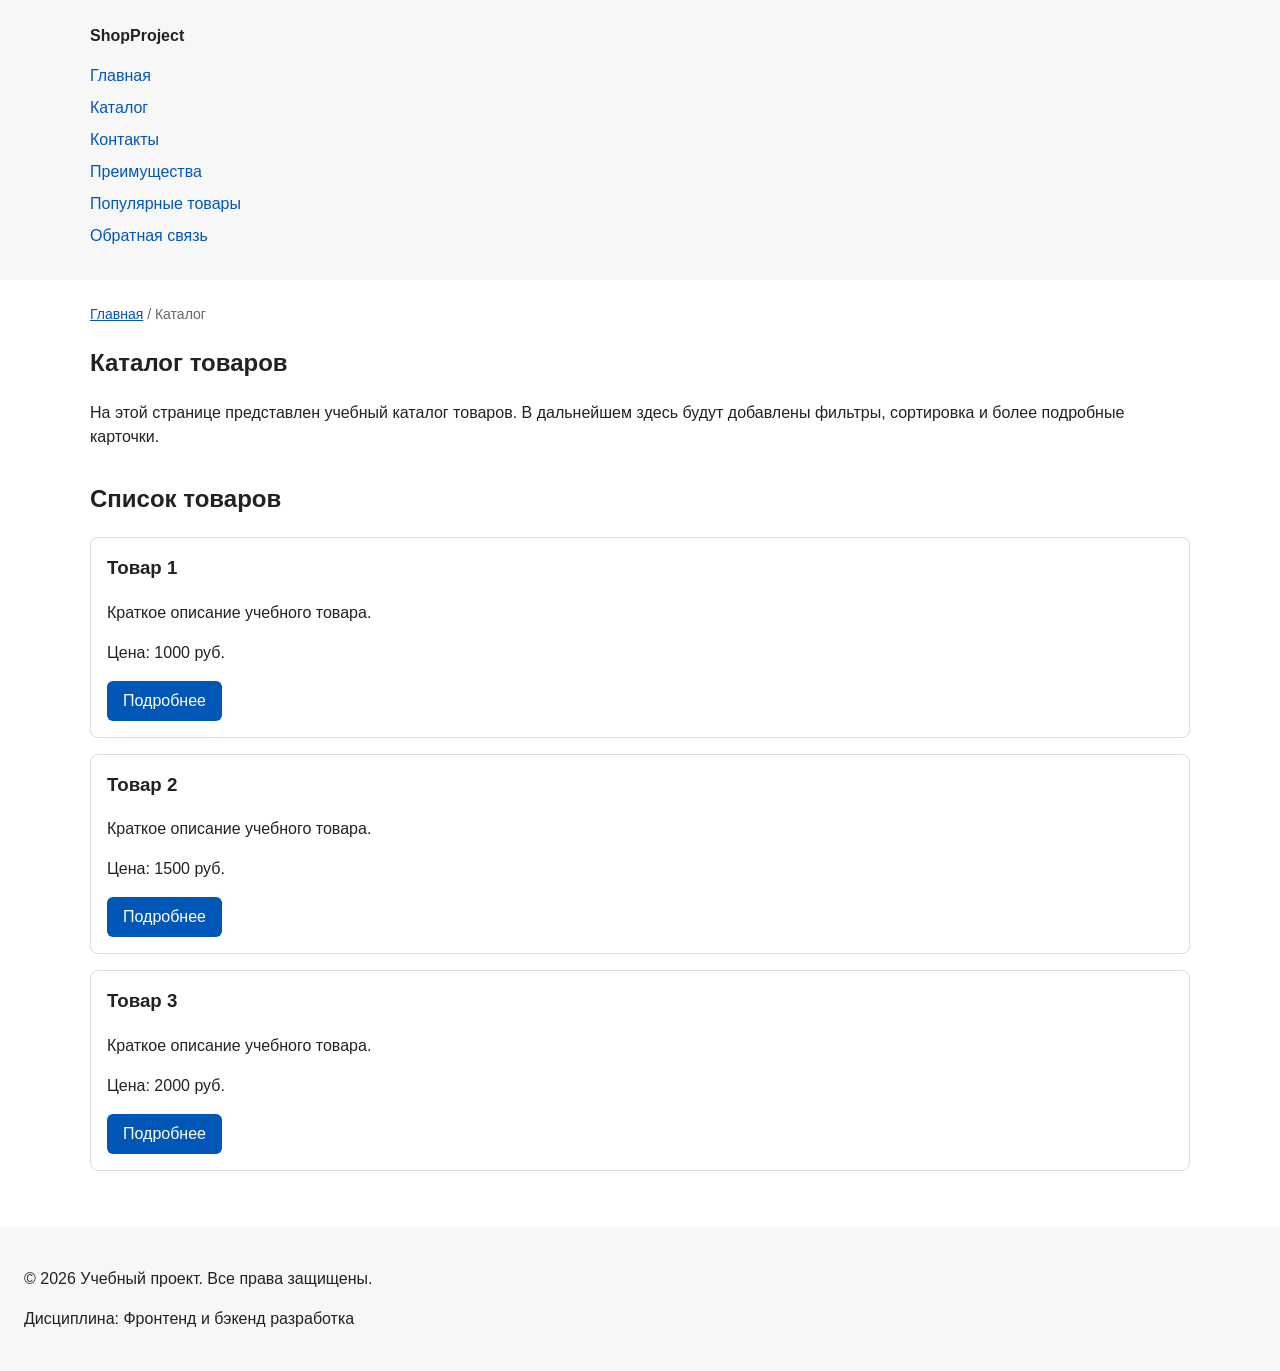
==== catalog.html @ 9a00134b "feat: add multi-page structure navigation and anchors" ====
<!DOCTYPE html>
<html lang="ru">
<head>
  <meta charset="UTF-8">
  <meta name="viewport" content="width=device-width, initial-scale=1.0">
  <meta name="description" content="Каталог товаров учебного интернет-магазина.">
  <title>Каталог товаров — Учебный интернет-магазин</title>
  <link rel="stylesheet" href="css/style.css">
</head>
<body>
  <header>
    <div class="site-header">
      <a class="site-logo" href="index.html">ShopProject</a>

      <nav class="site-nav" aria-label="Основная навигация">
        <ul class="site-nav__list">
          <li><a href="index.html">Главная</a></li>
          <li><a href="catalog.html">Каталог</a></li>
          <li><a href="contacts.html">Контакты</a></li>
          <li><a href="index.html#advantages">Преимущества</a></li>
          <li><a href="index.html#popular">Популярные товары</a></li>
          <li><a href="index.html#contacts">Обратная связь</a></li>
        </ul>
      </nav>
    </div>
  </header>

  <main>
    <nav class="breadcrumbs" aria-label="Хлебные крошки">
      <a href="index.html">Главная</a>
      <span>Каталог</span>
    </nav>

    <section class="section">
      <h1>Каталог товаров</h1>
      <p>
        На этой странице представлен учебный каталог товаров.
        В дальнейшем здесь будут добавлены фильтры, сортировка и более
        подробные карточки.
      </p>
    </section>

    <section class="section">
      <h2>Список товаров</h2>

      <article class="product-card">
        <h3>Товар 1</h3>
        <p>Краткое описание учебного товара.</p>
        <p>Цена: 1000 руб.</p>
        <a class="button" href="index.html#popular">Подробнее</a>
      </article>

      <article class="product-card">
        <h3>Товар 2</h3>
        <p>Краткое описание учебного товара.</p>
        <p>Цена: 1500 руб.</p>
        <a class="button" href="index.html#popular">Подробнее</a>
      </article>

      <article class="product-card">
        <h3>Товар 3</h3>
        <p>Краткое описание учебного товара.</p>
        <p>Цена: 2000 руб.</p>
        <a class="button" href="index.html#popular">Подробнее</a>
      </article>
    </section>
  </main>

  <footer>
    <p>&copy; 2026 Учебный проект. Все права защищены.</p>
    <p>Дисциплина: Фронтенд и бэкенд разработка</p>
  </footer>
</body>
</html>
---- css/style.css ----
/* ===============================
   1. Переменные проекта
   =============================== */

:root {
  /* Основные цвета проекта */
  --color-bg: #ffffff;
  --color-text: #222222;
  --color-muted: #666666;
  --color-primary: #0057b8;
  --color-primary-dark: #003f86;
  --color-border: #dddddd;
  --color-surface: #f7f7f7;
  --color-surface-accent: #eef5ff;
  --color-danger: #b00020;
  --color-success: #168a2f;
  --color-success-bg: #eefaf0;
  --color-white: #ffffff;

  /* Отступы */
  --space-xs: 4px;
  --space-sm: 8px;
  --space-md: 16px;
  --space-lg: 24px;
  --space-xl: 32px;

  /* Скругления */
  --radius-sm: 6px;
  --radius-md: 8px;
  --radius-lg: 12px;

  /* Размеры */
  --container-width: 1100px;
}

/* ===============================
   2. Базовые стили
   =============================== */

* {
  box-sizing: border-box;
}

body {
  margin: 0;
  font-family: Arial, sans-serif;
  line-height: 1.5;
  color: var(--color-text);
  background-color: var(--color-bg);
}

header,
main,
footer {
  padding: var(--space-lg);
}

header {
  background-color: var(--color-surface);
}

footer {
  background-color: var(--color-surface);
}

/* ===============================
   3. Общие элементы интерфейса
   =============================== */

a {
  color: var(--color-primary);
}

a:hover {
  color: var(--color-primary-dark);
}

a:focus-visible {
  outline: 2px solid var(--color-primary);
  outline-offset: 3px;
}

.button {
  display: inline-block;
  padding: var(--space-sm) var(--space-md);
  color: var(--color-white);
  background-color: var(--color-primary);
  text-decoration: none;
  border: none;
  border-radius: var(--radius-sm);
  cursor: pointer;
}

.button:hover {
  background-color: var(--color-primary-dark);
}

.button:focus-visible {
  outline: 2px solid var(--color-primary);
  outline-offset: 3px;
}

.button:disabled {
  opacity: 0.6;
  cursor: not-allowed;
}

/*
  Ограничиваем ширину содержимого шапки,
  чтобы оно не растягивалось слишком сильно на широких экранах.
*/
.site-header {
  max-width: var(--container-width);
  margin: 0 auto;
}

/*
  Оформляем текстовый логотип.
*/
.site-logo {
  font-weight: bold;
  text-decoration: none;
  color: var(--color-text);
}

/*
  Убираем стандартные отступы и маркеры списка навигации.
*/
.site-nav__list {
  padding: 0;
  margin: var(--space-md) 0 0;
  list-style: none;
}

/*
  Добавляем расстояние между пунктами меню.
*/
.site-nav__list li {
  margin-bottom: var(--space-sm);
}

/*
  Оформляем ссылки меню.
*/
.site-nav__list a {
  color: var(--color-primary);
  text-decoration: none;
}

.site-nav__list a:hover {
  text-decoration: underline;
}

/* ===============================
   4. Компоненты страницы
   =============================== */

.hero {
  max-width: var(--container-width);
  margin: 0 auto var(--space-xl);
  padding: var(--space-xl) var(--space-lg);
  background-color: var(--color-surface-accent);
  border-radius: var(--radius-lg);
}

.section {
  max-width: var(--container-width);
  margin: 0 auto var(--space-xl);
}

.section h2 {
  margin-top: 0;
}

.product-card {
  margin-bottom: var(--space-md);
  padding: var(--space-md);
  border: 1px solid var(--color-border);
  border-radius: var(--radius-md);
  background-color: var(--color-bg);
}

.product-card:hover {
  border-color: var(--color-primary);
}

.product-card h3 {
  margin-top: 0;
}

.aside-info {
  max-width: var(--container-width);
  margin: 0 auto var(--space-xl);
  padding: var(--space-md);
  border-left: 4px solid var(--color-primary);
  background-color: var(--color-surface);
}

/* ===============================
   5. Форма и модальное окно
   =============================== */

.order-dialog {
  width: min(100% - var(--space-xl), 560px);
  padding: var(--space-lg);
  border: none;
  border-radius: var(--radius-lg);
}

.order-dialog::backdrop {
  background-color: rgba(0, 0, 0, 0.5);
}

.form-field {
  margin-bottom: var(--space-md);
}

.form-field label {
  display: block;
  margin-bottom: var(--space-xs);
}

.form-field input,
.form-field select,
.form-field textarea {
  width: 100%;
  padding: 10px 12px;
  border: 1px solid var(--color-border);
  border-radius: var(--radius-sm);
  font: inherit;
}

.form-field input[type="checkbox"] {
  width: auto;
}

.form-field small {
  display: block;
  margin-top: var(--space-xs);
  color: var(--color-muted);
}

.form-field input:hover,
.form-field select:hover,
.form-field textarea:hover {
  border-color: var(--color-primary);
}

.form-field input:focus-visible,
.form-field select:focus-visible,
.form-field textarea:focus-visible,
.form-actions button:focus-visible {
  outline: 2px solid var(--color-primary);
  outline-offset: 3px;
}

.order-form:focus-within .form-field:not(:focus-within) {
  opacity: 0.45;
  pointer-events: none;
}

[aria-invalid="true"] {
  border-color: var(--color-danger);
}

.form-actions {
  display: flex;
  gap: var(--space-sm);
  margin-top: var(--space-lg);
}

.success-message {
  max-width: var(--container-width);
  margin: var(--space-lg) auto;
  padding: var(--space-md);
  border-left: 4px solid var(--color-success);
  background-color: var(--color-success-bg);
}

.breadcrumbs {
  max-width: var(--container-width);
  margin: 0 auto var(--space-md);
  font-size: 14px;
  color: var(--color-muted);
}

.breadcrumbs a {
  color: var(--color-primary);
}

.breadcrumbs span::before {
  content: " / ";
  color: var(--color-muted);
}

html {
  scroll-behavior: smooth;
}

:target {
  outline: 2px dashed var(--color-primary);
  outline-offset: 4px;
}
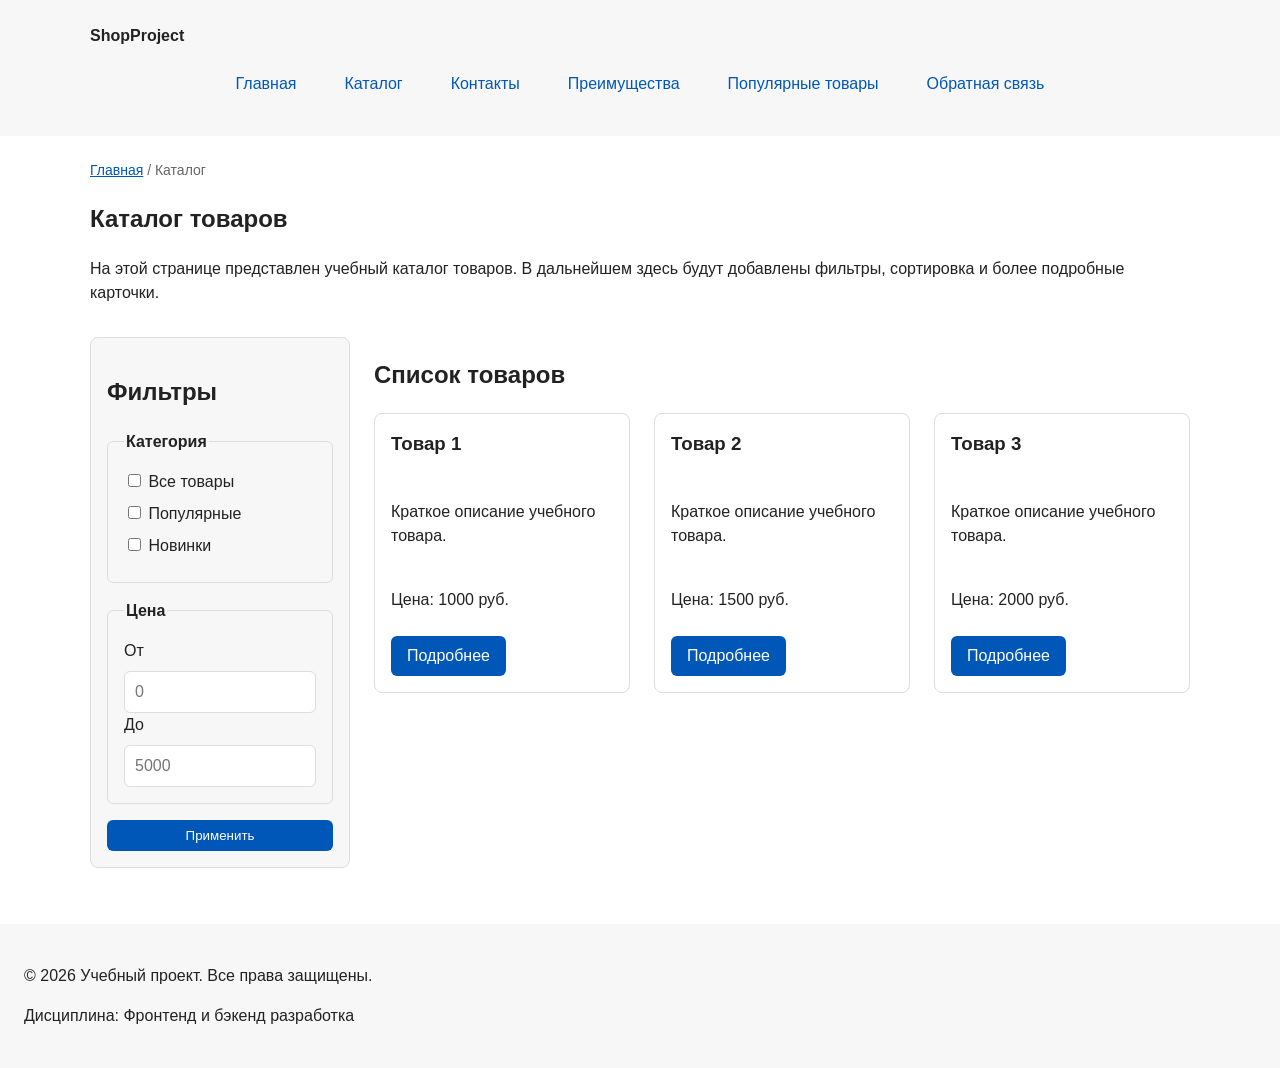
==== commit 899d99df: "feat: add flex navigation and grid catalog layout" ====
--- a/catalog.html
+++ b/catalog.html
@@ -40,29 +40,71 @@
       </p>
     </section>
 
-    <section class="section">
-      <h2>Список товаров</h2>
+    <section class="catalog-layout">
+        <aside class="catalog-filters">
+            <h2>Фильтры</h2>
 
-      <article class="product-card">
-        <h3>Товар 1</h3>
-        <p>Краткое описание учебного товара.</p>
-        <p>Цена: 1000 руб.</p>
-        <a class="button" href="index.html#popular">Подробнее</a>
-      </article>
+            <form class="filters-form" action="#" method="get">
+            <fieldset>
+                <legend>Категория</legend>
 
-      <article class="product-card">
-        <h3>Товар 2</h3>
-        <p>Краткое описание учебного товара.</p>
-        <p>Цена: 1500 руб.</p>
-        <a class="button" href="index.html#popular">Подробнее</a>
-      </article>
+                <label>
+                <input type="checkbox" name="category" value="all">
+                Все товары
+                </label>
 
-      <article class="product-card">
-        <h3>Товар 3</h3>
-        <p>Краткое описание учебного товара.</p>
-        <p>Цена: 2000 руб.</p>
-        <a class="button" href="index.html#popular">Подробнее</a>
-      </article>
+                <label>
+                <input type="checkbox" name="category" value="popular">
+                Популярные
+                </label>
+
+                <label>
+                <input type="checkbox" name="category" value="new">
+                Новинки
+                </label>
+            </fieldset>
+
+            <fieldset>
+                <legend>Цена</legend>
+
+                <label for="price-from">От</label>
+                <input id="price-from" name="price-from" type="number" min="0" placeholder="0">
+
+                <label for="price-to">До</label>
+                <input id="price-to" name="price-to" type="number" min="0" placeholder="5000">
+            </fieldset>
+
+            <button class="button" type="submit">Применить</button>
+            </form>
+        </aside>
+
+        <section class="catalog-products">
+            <h2>Список товаров</h2>
+
+            <div class="products-grid">
+            <!-- Карточки товаров -->
+            <article class="product-card">
+              <h3>Товар 1</h3>
+              <p>Краткое описание учебного товара.</p>
+              <p>Цена: 1000 руб.</p>
+              <a class="button" href="index.html#popular">Подробнее</a>
+            </article>
+
+            <article class="product-card">
+              <h3>Товар 2</h3>
+              <p>Краткое описание учебного товара.</p>
+              <p>Цена: 1500 руб.</p>
+              <a class="button" href="index.html#popular">Подробнее</a>
+            </article>
+
+            <article class="product-card">
+              <h3>Товар 3</h3>
+              <p>Краткое описание учебного товара.</p>
+              <p>Цена: 2000 руб.</p>
+              <a class="button" href="index.html#popular">Подробнее</a>
+            </article>
+            </div>
+        </section>
     </section>
   </main>
 
--- a/css/style.css
+++ b/css/style.css
@@ -127,6 +127,11 @@
   Убираем стандартные отступы и маркеры списка навигации.
 */
 .site-nav__list {
+  display: flex;
+  flex-wrap: wrap;
+  justify-content: center;
+  align-items: center;
+  gap: var(--space-md);
   padding: 0;
   margin: var(--space-md) 0 0;
   list-style: none;
@@ -143,12 +148,16 @@
   Оформляем ссылки меню.
 */
 .site-nav__list a {
+  display: inline-block;
+  padding: var(--space-sm) var(--space-md);
   color: var(--color-primary);
   text-decoration: none;
+  border-radius: var(--radius-sm);
 }
 
 .site-nav__list a:hover {
-  text-decoration: underline;
+  color: var(--color-white);
+  background-color: var(--color-primary);
 }
 
 /* ===============================
@@ -173,11 +182,19 @@
 }
 
 .product-card {
-  margin-bottom: var(--space-md);
+  display: flex;
+  flex-direction: column;
+  gap: var(--space-sm);
+  margin-bottom: 0;
   padding: var(--space-md);
   border: 1px solid var(--color-border);
   border-radius: var(--radius-md);
   background-color: var(--color-bg);
+}
+
+.product-card .button {
+  margin-top: auto;
+  align-self: flex-start;
 }
 
 .product-card:hover {
@@ -300,4 +317,60 @@
 :target {
   outline: 2px dashed var(--color-primary);
   outline-offset: 4px;
+}
+
+.products-grid {
+  display: grid;
+  grid-template-columns: repeat(3, 1fr);
+  gap: var(--space-lg);
+}
+
+.catalog-layout {
+  max-width: var(--container-width);
+  margin: 0 auto var(--space-xl);
+  display: grid;
+  grid-template-columns: 260px 1fr;
+  grid-template-areas: "filters products";
+  gap: var(--space-lg);
+}
+
+.catalog-filters {
+  grid-area: filters;
+  padding: var(--space-md);
+  border: 1px solid var(--color-border);
+  border-radius: var(--radius-md);
+  background-color: var(--color-surface);
+}
+
+.catalog-products {
+  grid-area: products;
+}
+
+.filters-form {
+  display: grid;
+  gap: var(--space-md);
+}
+
+.filters-form fieldset {
+  margin: 0;
+  padding: var(--space-md);
+  border: 1px solid var(--color-border);
+  border-radius: var(--radius-sm);
+}
+
+.filters-form legend {
+  font-weight: 700;
+}
+
+.filters-form label {
+  display: block;
+  margin-bottom: var(--space-sm);
+}
+
+.filters-form input[type="number"] {
+  width: 100%;
+  padding: 8px 10px;
+  border: 1px solid var(--color-border);
+  border-radius: var(--radius-sm);
+  font: inherit;
 }
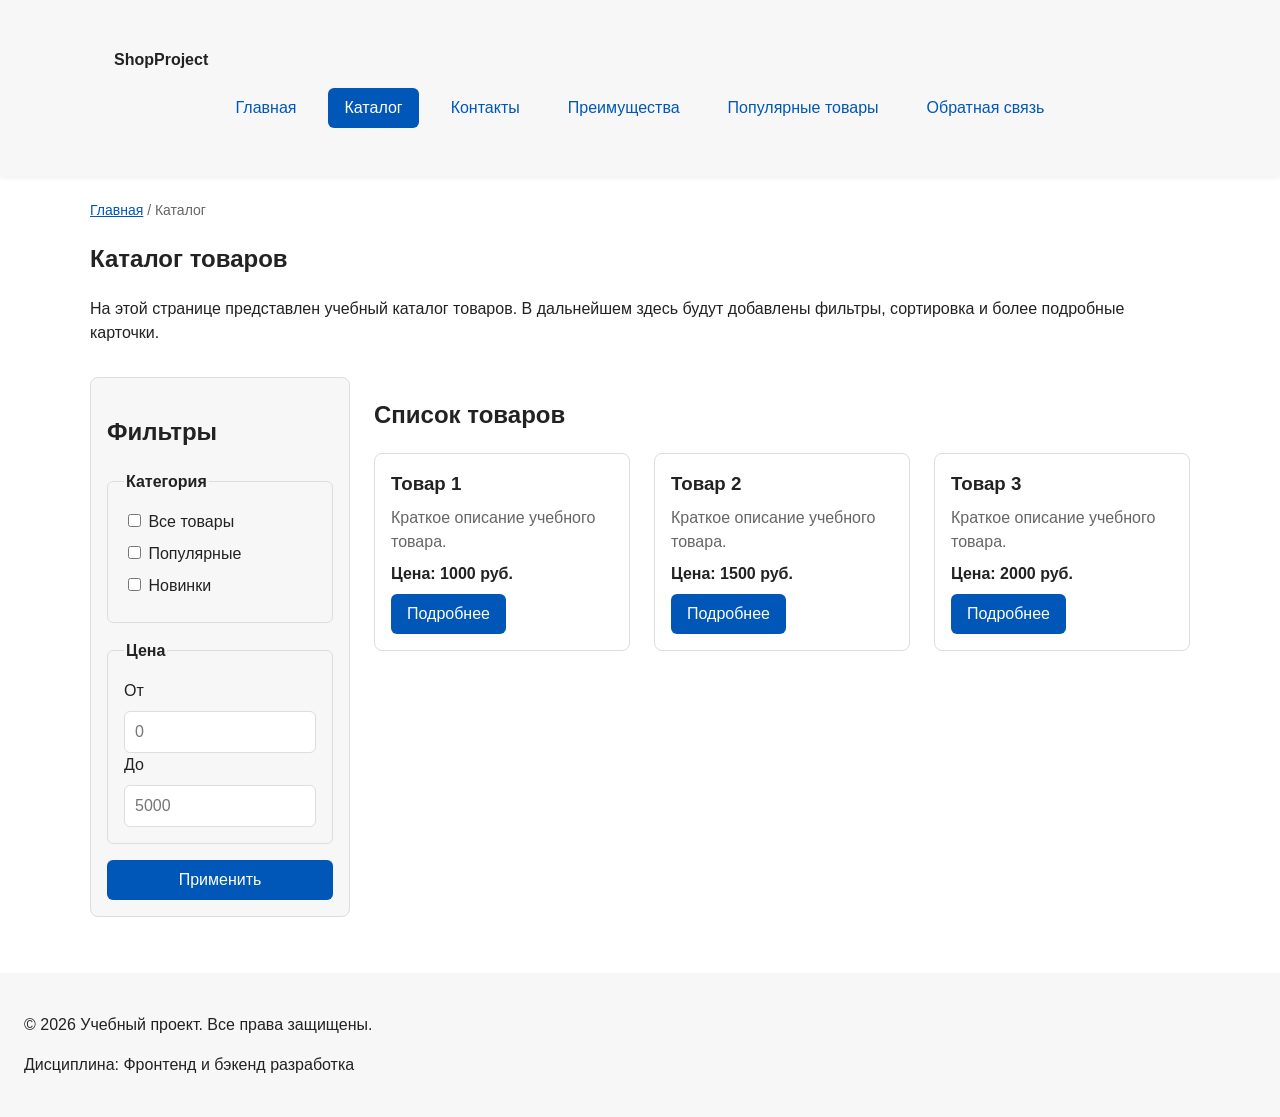
==== commit f632cc3c: "refactor: apply BEM naming to CSS classes" ====
--- a/catalog.html
+++ b/catalog.html
@@ -8,18 +8,30 @@
   <link rel="stylesheet" href="css/style.css">
 </head>
 <body>
-  <header>
-    <div class="site-header">
-      <a class="site-logo" href="index.html">ShopProject</a>
+  <header class="site-header">
+    <div class="site-header__inner">
+      <a class="site-header__logo" href="index.html">ShopProject</a>
 
       <nav class="site-nav" aria-label="Основная навигация">
         <ul class="site-nav__list">
-          <li><a href="index.html">Главная</a></li>
-          <li><a href="catalog.html">Каталог</a></li>
-          <li><a href="contacts.html">Контакты</a></li>
-          <li><a href="index.html#advantages">Преимущества</a></li>
-          <li><a href="index.html#popular">Популярные товары</a></li>
-          <li><a href="index.html#contacts">Обратная связь</a></li>
+          <li class="site-nav__item">
+            <a class="site-nav__link" href="index.html">Главная</a>
+          </li>
+          <li class="site-nav__item">
+            <a class="site-nav__link site-nav__link--active" href="catalog.html">Каталог</a>
+          </li>
+          <li class="site-nav__item">
+            <a class="site-nav__link" href="contacts.html">Контакты</a>
+          </li>
+          <li class="site-nav__item">
+            <a class="site-nav__link" href="index.html#advantages">Преимущества</a>
+          </li>
+          <li class="site-nav__item">
+            <a class="site-nav__link" href="index.html#popular">Популярные товары</a>
+          </li>
+          <li class="site-nav__item">
+            <a class="site-nav__link" href="index.html#contacts">Обратная связь</a>
+          </li>
         </ul>
       </nav>
     </div>
@@ -27,8 +39,8 @@
 
   <main>
     <nav class="breadcrumbs" aria-label="Хлебные крошки">
-      <a href="index.html">Главная</a>
-      <span>Каталог</span>
+      <a class="breadcrumbs__link" href="index.html">Главная</a>
+      <span class="breadcrumbs__current">Каталог</span>
     </nav>
 
     <section class="section">
@@ -41,74 +53,73 @@
     </section>
 
     <section class="catalog-layout">
-        <aside class="catalog-filters">
-            <h2>Фильтры</h2>
+      <aside class="catalog-filters">
+        <h2>Фильтры</h2>
 
-            <form class="filters-form" action="#" method="get">
-            <fieldset>
-                <legend>Категория</legend>
+        <form class="filters-form" action="#" method="get">
+          <fieldset>
+            <legend>Категория</legend>
 
-                <label>
-                <input type="checkbox" name="category" value="all">
-                Все товары
-                </label>
+            <label>
+              <input type="checkbox" name="category" value="all">
+              Все товары
+            </label>
 
-                <label>
-                <input type="checkbox" name="category" value="popular">
-                Популярные
-                </label>
+            <label>
+              <input type="checkbox" name="category" value="popular">
+              Популярные
+            </label>
 
-                <label>
-                <input type="checkbox" name="category" value="new">
-                Новинки
-                </label>
-            </fieldset>
+            <label>
+              <input type="checkbox" name="category" value="new">
+              Новинки
+            </label>
+          </fieldset>
 
-            <fieldset>
-                <legend>Цена</legend>
+          <fieldset>
+            <legend>Цена</legend>
 
-                <label for="price-from">От</label>
-                <input id="price-from" name="price-from" type="number" min="0" placeholder="0">
+            <label for="price-from">От</label>
+            <input id="price-from" name="price-from" type="number" min="0" placeholder="0">
 
-                <label for="price-to">До</label>
-                <input id="price-to" name="price-to" type="number" min="0" placeholder="5000">
-            </fieldset>
+            <label for="price-to">До</label>
+            <input id="price-to" name="price-to" type="number" min="0" placeholder="5000">
+          </fieldset>
 
-            <button class="button" type="submit">Применить</button>
-            </form>
-        </aside>
+          <button class="button button--primary" type="submit">Применить</button>
+        </form>
+      </aside>
 
-        <section class="catalog-products">
-            <h2>Список товаров</h2>
+      <section class="catalog-products">
+        <h2>Список товаров</h2>
 
-            <div class="products-grid">
-            <!-- Карточки товаров -->
-            <article class="product-card">
-              <h3>Товар 1</h3>
-              <p>Краткое описание учебного товара.</p>
-              <p>Цена: 1000 руб.</p>
-              <a class="button" href="index.html#popular">Подробнее</a>
-            </article>
+        <div class="products-grid">
+          <article class="product-card">
+            <h3 class="product-card__title">Товар 1</h3>
+            <p class="product-card__description">Краткое описание учебного товара.</p>
+            <p class="product-card__price">Цена: 1000 руб.</p>
+            <a class="button button--primary product-card__button" href="index.html#popular">Подробнее</a>
+          </article>
 
-            <article class="product-card">
-              <h3>Товар 2</h3>
-              <p>Краткое описание учебного товара.</p>
-              <p>Цена: 1500 руб.</p>
-              <a class="button" href="index.html#popular">Подробнее</a>
-            </article>
+          <article class="product-card">
+            <h3 class="product-card__title">Товар 2</h3>
+            <p class="product-card__description">Краткое описание учебного товара.</p>
+            <p class="product-card__price">Цена: 1500 руб.</p>
+            <a class="button button--primary product-card__button" href="index.html#popular">Подробнее</a>
+          </article>
 
-            <article class="product-card">
-              <h3>Товар 3</h3>
-              <p>Краткое описание учебного товара.</p>
-              <p>Цена: 2000 руб.</p>
-              <a class="button" href="index.html#popular">Подробнее</a>
-            </article>
-            </div>
-        </section>
+          <article class="product-card">
+            <h3 class="product-card__title">Товар 3</h3>
+            <p class="product-card__description">Краткое описание учебного товара.</p>
+            <p class="product-card__price">Цена: 2000 руб.</p>
+            <a class="button button--primary product-card__button" href="index.html#popular">Подробнее</a>
+          </article>
+        </div>
+      </section>
     </section>
   </main>
 
-  <footer>
+  <footer class="site-footer">
     <p>&copy; 2026 Учебный проект. Все права защищены.</p>
     <p>Дисциплина: Фронтенд и бэкенд разработка</p>
   </footer>
--- a/css/style.css
+++ b/css/style.css
@@ -57,6 +57,10 @@
 
 header {
   background-color: var(--color-surface);
+  position: sticky;
+  top: 0;
+  z-index: 60;
+  box-shadow: 0 2px 6px rgba(0, 0, 0, 0.06);
 }
 
 footer {
@@ -80,19 +84,36 @@
   outline-offset: 3px;
 }
 
+/* Блок button с модификаторами */
+
 .button {
   display: inline-block;
   padding: var(--space-sm) var(--space-md);
+  border: none;
+  border-radius: var(--radius-sm);
+  font: inherit;
+  text-decoration: none;
+  cursor: pointer;
+}
+
+.button--primary {
   color: var(--color-white);
   background-color: var(--color-primary);
-  text-decoration: none;
-  border: none;
-  border-radius: var(--radius-sm);
-  cursor: pointer;
-}
-
-.button:hover {
+}
+
+.button--primary:hover {
   background-color: var(--color-primary-dark);
+}
+
+.button--secondary {
+  color: var(--color-primary);
+  background-color: transparent;
+  border: 1px solid var(--color-primary);
+}
+
+.button--secondary:hover {
+  color: var(--color-white);
+  background-color: var(--color-primary);
 }
 
 .button:focus-visible {
@@ -100,32 +121,32 @@
   outline-offset: 3px;
 }
 
-.button:disabled {
+.button:disabled,
+.button--disabled {
   opacity: 0.6;
   cursor: not-allowed;
 }
 
-/*
-  Ограничиваем ширину содержимого шапки,
-  чтобы оно не растягивалось слишком сильно на широких экранах.
-*/
+/* ===============================
+   4. Шапка сайта и навигация
+   =============================== */
+
 .site-header {
+  background-color: var(--color-surface);
+}
+
+.site-header__inner {
   max-width: var(--container-width);
   margin: 0 auto;
-}
-
-/*
-  Оформляем текстовый логотип.
-*/
-.site-logo {
-  font-weight: bold;
+  padding: var(--space-lg);
+}
+
+.site-header__logo {
+  font-weight: 700;
+  color: var(--color-text);
   text-decoration: none;
-  color: var(--color-text);
-}
-
-/*
-  Убираем стандартные отступы и маркеры списка навигации.
-*/
+}
+
 .site-nav__list {
   display: flex;
   flex-wrap: wrap;
@@ -137,17 +158,7 @@
   list-style: none;
 }
 
-/*
-  Добавляем расстояние между пунктами меню.
-*/
-.site-nav__list li {
-  margin-bottom: var(--space-sm);
-}
-
-/*
-  Оформляем ссылки меню.
-*/
-.site-nav__list a {
+.site-nav__link {
   display: inline-block;
   padding: var(--space-sm) var(--space-md);
   color: var(--color-primary);
@@ -155,13 +166,23 @@
   border-radius: var(--radius-sm);
 }
 
-.site-nav__list a:hover {
+.site-nav__link:hover {
   color: var(--color-white);
   background-color: var(--color-primary);
 }
 
-/* ===============================
-   4. Компоненты страницы
+.site-nav__link:focus-visible {
+  outline: 2px solid var(--color-primary);
+  outline-offset: 3px;
+}
+
+.site-nav__link--active {
+  color: var(--color-white);
+  background-color: var(--color-primary);
+}
+
+/* ===============================
+   5. Компоненты страницы
    =============================== */
 
 .hero {
@@ -185,24 +206,46 @@
   display: flex;
   flex-direction: column;
   gap: var(--space-sm);
-  margin-bottom: 0;
   padding: var(--space-md);
   border: 1px solid var(--color-border);
   border-radius: var(--radius-md);
   background-color: var(--color-bg);
 }
 
-.product-card .button {
+.product-card:hover {
+  border-color: var(--color-primary);
+}
+
+.product-card--featured {
+  border-color: var(--color-primary);
+}
+
+.product-card--discount {
+  border-color: var(--color-danger);
+}
+
+.product-card__title {
+  margin: 0;
+  color: var(--color-text);
+}
+
+.product-card__description {
+  margin: 0;
+  color: var(--color-muted);
+}
+
+.product-card__price {
+  margin: 0;
+  font-weight: 700;
+}
+
+.product-card--discount .product-card__price {
+  color: var(--color-danger);
+}
+
+.product-card__button {
   margin-top: auto;
   align-self: flex-start;
-}
-
-.product-card:hover {
-  border-color: var(--color-primary);
-}
-
-.product-card h3 {
-  margin-top: 0;
 }
 
 .aside-info {
@@ -214,7 +257,7 @@
 }
 
 /* ===============================
-   5. Форма и модальное окно
+   6. Форма и модальное окно
    =============================== */
 
 .order-dialog {
@@ -228,18 +271,22 @@
   background-color: rgba(0, 0, 0, 0.5);
 }
 
-.form-field {
+.order-dialog__title {
+  margin-top: 0;
+}
+
+.order-form__field {
   margin-bottom: var(--space-md);
 }
 
-.form-field label {
+.order-form__label {
   display: block;
   margin-bottom: var(--space-xs);
 }
 
-.form-field input,
-.form-field select,
-.form-field textarea {
+.order-form__input,
+.order-form__select,
+.order-form__textarea {
   width: 100%;
   padding: 10px 12px;
   border: 1px solid var(--color-border);
@@ -247,31 +294,31 @@
   font: inherit;
 }
 
-.form-field input[type="checkbox"] {
+.order-form__field--checkbox input[type="checkbox"] {
   width: auto;
 }
 
-.form-field small {
+.order-form__label small {
   display: block;
   margin-top: var(--space-xs);
   color: var(--color-muted);
 }
 
-.form-field input:hover,
-.form-field select:hover,
-.form-field textarea:hover {
+.order-form__input:hover,
+.order-form__select:hover,
+.order-form__textarea:hover {
   border-color: var(--color-primary);
 }
 
-.form-field input:focus-visible,
-.form-field select:focus-visible,
-.form-field textarea:focus-visible,
-.form-actions button:focus-visible {
+.order-form__input:focus-visible,
+.order-form__select:focus-visible,
+.order-form__textarea:focus-visible,
+.order-form__actions button:focus-visible {
   outline: 2px solid var(--color-primary);
   outline-offset: 3px;
 }
 
-.order-form:focus-within .form-field:not(:focus-within) {
+.order-form:focus-within .order-form__field:not(:focus-within) {
   opacity: 0.45;
   pointer-events: none;
 }
@@ -280,7 +327,7 @@
   border-color: var(--color-danger);
 }
 
-.form-actions {
+.order-form__actions {
   display: flex;
   gap: var(--space-sm);
   margin-top: var(--space-lg);
@@ -294,6 +341,10 @@
   background-color: var(--color-success-bg);
 }
 
+/* ===============================
+   7. Хлебные крошки и служебные стили
+   =============================== */
+
 .breadcrumbs {
   max-width: var(--container-width);
   margin: 0 auto var(--space-md);
@@ -301,11 +352,11 @@
   color: var(--color-muted);
 }
 
-.breadcrumbs a {
+.breadcrumbs__link {
   color: var(--color-primary);
 }
 
-.breadcrumbs span::before {
+.breadcrumbs__current::before {
   content: " / ";
   color: var(--color-muted);
 }
@@ -318,6 +369,10 @@
   outline: 2px dashed var(--color-primary);
   outline-offset: 4px;
 }
+
+/* ===============================
+   8. Сетки: товары и каталог
+   =============================== */
 
 .products-grid {
   display: grid;
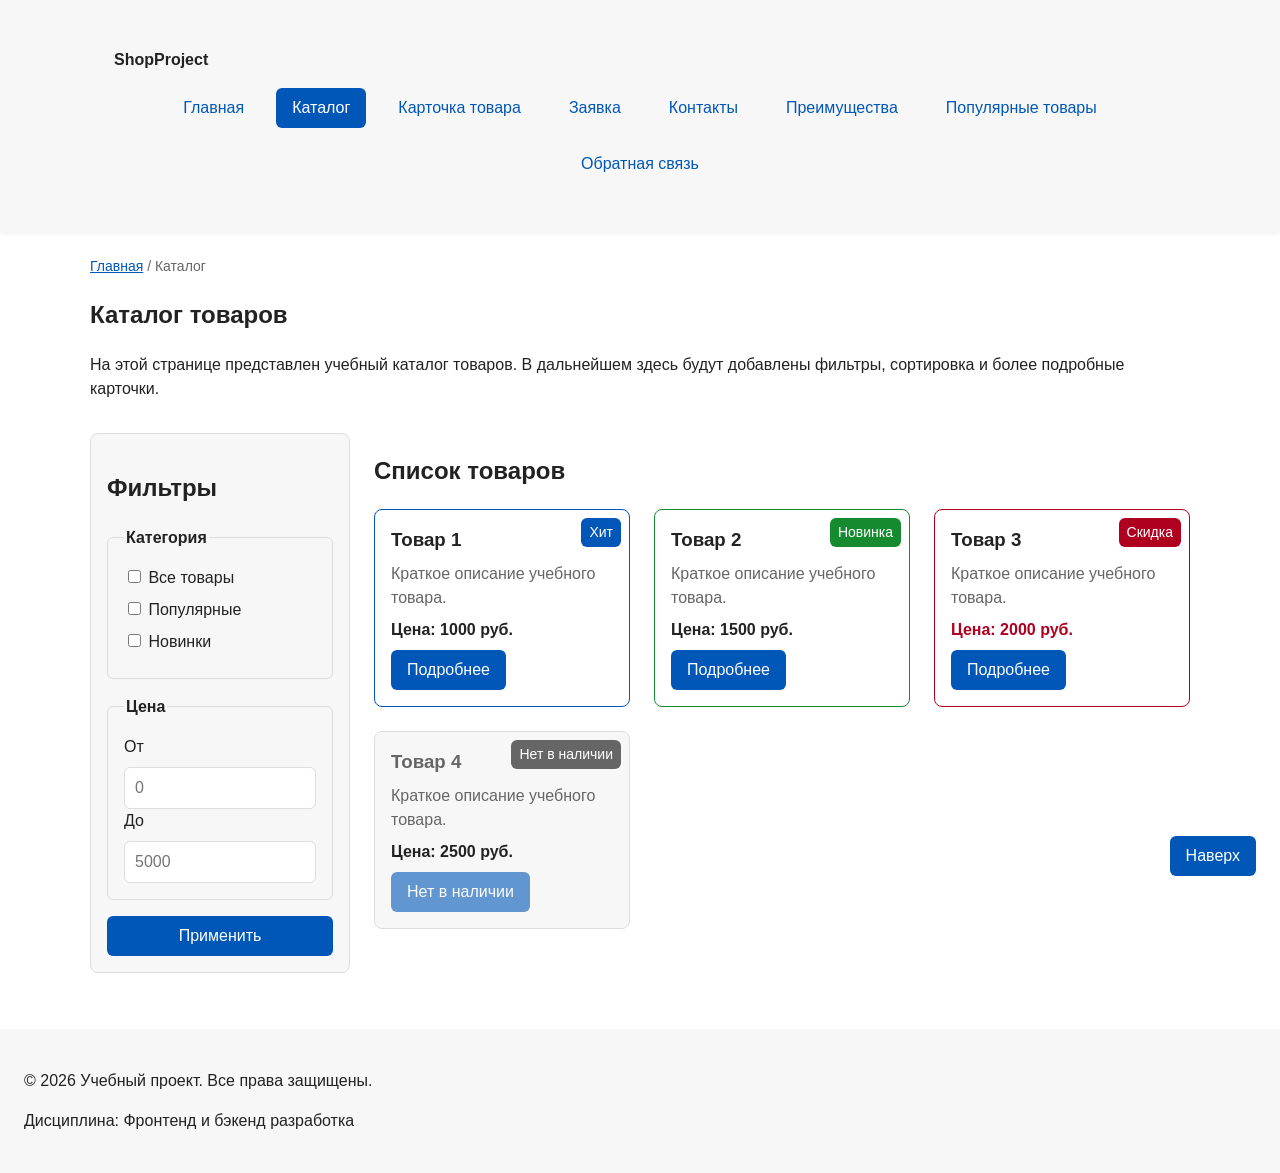
==== commit 31488832: "fix: prepare HTML CSS project for submission" ====
--- a/catalog.html
+++ b/catalog.html
@@ -19,6 +19,12 @@
           </li>
           <li class="site-nav__item">
             <a class="site-nav__link site-nav__link--active" href="catalog.html">Каталог</a>
+          </li>
+          <li class="site-nav__item">
+            <a class="site-nav__link" href="product.html">Карточка товара</a>
+          </li>
+          <li class="site-nav__item">
+            <a class="site-nav__link" href="order.html">Заявка</a>
           </li>
           <li class="site-nav__item">
             <a class="site-nav__link" href="contacts.html">Контакты</a>
@@ -94,26 +100,37 @@
         <h2>Список товаров</h2>
 
         <div class="products-grid">
-          <article class="product-card">
-            <h3 class="product-card__title">Товар 1</h3>
-            <p class="product-card__description">Краткое описание учебного товара.</p>
-            <p class="product-card__price">Цена: 1000 руб.</p>
-            <a class="button button--primary product-card__button" href="index.html#popular">Подробнее</a>
-          </article>
+        <article class="product-card product-card--featured">
+          <span class="product-card__badge">Хит</span>
+          <h3 class="product-card__title">Товар 1</h3>
+          <p class="product-card__description">Краткое описание учебного товара.</p>
+          <p class="product-card__price">Цена: 1000 руб.</p>
+          <a class="button button--primary product-card__button" href="product.html">Подробнее</a>
+        </article>
 
-          <article class="product-card">
-            <h3 class="product-card__title">Товар 2</h3>
-            <p class="product-card__description">Краткое описание учебного товара.</p>
-            <p class="product-card__price">Цена: 1500 руб.</p>
-            <a class="button button--primary product-card__button" href="index.html#popular">Подробнее</a>
-          </article>
+        <article class="product-card product-card--new">
+          <span class="product-card__badge">Новинка</span>
+          <h3 class="product-card__title">Товар 2</h3>
+          <p class="product-card__description">Краткое описание учебного товара.</p>
+          <p class="product-card__price">Цена: 1500 руб.</p>
+          <a class="button button--primary product-card__button" href="product.html">Подробнее</a>
+        </article>
 
-          <article class="product-card">
-            <h3 class="product-card__title">Товар 3</h3>
-            <p class="product-card__description">Краткое описание учебного товара.</p>
-            <p class="product-card__price">Цена: 2000 руб.</p>
-            <a class="button button--primary product-card__button" href="index.html#popular">Подробнее</a>
-          </article>
+        <article class="product-card product-card--discount">
+          <span class="product-card__badge">Скидка</span>
+          <h3 class="product-card__title">Товар 3</h3>
+          <p class="product-card__description">Краткое описание учебного товара.</p>
+          <p class="product-card__price">Цена: 2000 руб.</p>
+          <a class="button button--primary product-card__button" href="product.html">Подробнее</a>
+        </article>
+
+        <article class="product-card product-card--unavailable">
+          <span class="product-card__badge">Нет в наличии</span>
+          <h3 class="product-card__title">Товар 4</h3>
+          <p class="product-card__description">Краткое описание учебного товара.</p>
+          <p class="product-card__price">Цена: 2500 руб.</p>
+          <button class="button button--primary product-card__button" type="button" disabled>Нет в наличии</button>
+        </article>
         </div>
       </section>
     </section>
@@ -123,5 +140,7 @@
     <p>&copy; 2026 Учебный проект. Все права защищены.</p>
     <p>Дисциплина: Фронтенд и бэкенд разработка</p>
   </footer>
+
+  <a class="button button--primary to-top" href="#">Наверх</a>
 </body>
-</html>+</html>
--- a/css/style.css
+++ b/css/style.css
@@ -31,6 +31,7 @@
 
   /* Размеры */
   --container-width: 1100px;
+  --sticky-offset: 250px;
 }
 
 /* ===============================
@@ -121,10 +122,20 @@
   outline-offset: 3px;
 }
 
+.button:active {
+  transform: translateY(1px);
+}
+
 .button:disabled,
 .button--disabled {
   opacity: 0.6;
   cursor: not-allowed;
+}
+
+.button:disabled:hover,
+.button:disabled:active {
+  background-color: var(--color-primary);
+  transform: none;
 }
 
 /* ===============================
@@ -203,6 +214,7 @@
 }
 
 .product-card {
+  position: relative;
   display: flex;
   flex-direction: column;
   gap: var(--space-sm);
@@ -214,14 +226,58 @@
 
 .product-card:hover {
   border-color: var(--color-primary);
+  box-shadow: 0 4px 12px rgba(0, 0, 0, 0.1);
+}
+
+.product-card:focus-within {
+  border-color: var(--color-primary);
+  box-shadow: 0 0 0 2px var(--color-primary);
 }
 
 .product-card--featured {
   border-color: var(--color-primary);
 }
 
+.product-card--new {
+  border-color: var(--color-success);
+}
+
 .product-card--discount {
   border-color: var(--color-danger);
+}
+
+.product-card--unavailable,
+.product-card--unavailable:hover {
+  border-color: var(--color-border);
+  background-color: var(--color-surface);
+  box-shadow: none;
+}
+
+.product-card__badge {
+  position: absolute;
+  top: var(--space-sm);
+  right: var(--space-sm);
+  padding: var(--space-xs) var(--space-sm);
+  font-size: 14px;
+  color: var(--color-white);
+  background-color: var(--color-primary);
+  border-radius: var(--radius-sm);
+}
+
+.product-card--new .product-card__badge {
+  background-color: var(--color-success);
+}
+
+.product-card--discount .product-card__badge {
+  background-color: var(--color-danger);
+}
+
+.product-card--unavailable .product-card__badge {
+  background-color: var(--color-muted);
+}
+
+.product-card--unavailable .product-card__title {
+  color: var(--color-muted);
 }
 
 .product-card__title {
@@ -262,6 +318,8 @@
 
 .order-dialog {
   width: min(100% - var(--space-xl), 560px);
+  max-height: 90vh;
+  overflow-y: auto;
   padding: var(--space-lg);
   border: none;
   border-radius: var(--radius-lg);
@@ -271,8 +329,43 @@
   background-color: rgba(0, 0, 0, 0.5);
 }
 
+.order-dialog__header {
+  display: flex;
+  justify-content: space-between;
+  align-items: flex-start;
+  gap: var(--space-md);
+}
+
 .order-dialog__title {
   margin-top: 0;
+}
+
+.order-dialog__close {
+  padding: 0 var(--space-sm);
+  border: 1px solid var(--color-border);
+  border-radius: var(--radius-sm);
+  font-size: 24px;
+  line-height: 1.4;
+  color: var(--color-text);
+  background-color: var(--color-white);
+  cursor: pointer;
+}
+
+.order-dialog__close:hover {
+  border-color: var(--color-primary);
+  color: var(--color-primary);
+}
+
+.order-dialog__close:focus-visible {
+  outline: 2px solid var(--color-primary);
+  outline-offset: 3px;
+}
+
+.order-dialog__product {
+  margin: 0 0 var(--space-md);
+  padding: var(--space-sm) var(--space-md);
+  border-left: 4px solid var(--color-primary);
+  background-color: var(--color-surface-accent);
 }
 
 .order-form__field {
@@ -298,10 +391,34 @@
   width: auto;
 }
 
-.order-form__label small {
+.order-form--page {
+  max-width: 560px;
+}
+
+.order-form__note {
+  margin-top: 0;
+  color: var(--color-muted);
+}
+
+.order-form__required {
+  color: var(--color-danger);
+}
+
+.order-form__hint {
   display: block;
   margin-top: var(--space-xs);
   color: var(--color-muted);
+}
+
+.order-form__field--checkbox {
+  display: flex;
+  align-items: center;
+  gap: var(--space-sm);
+}
+
+.order-form__label--inline {
+  display: inline;
+  margin-bottom: 0;
 }
 
 .order-form__input:hover,
@@ -313,14 +430,10 @@
 .order-form__input:focus-visible,
 .order-form__select:focus-visible,
 .order-form__textarea:focus-visible,
+.order-form__field--checkbox input:focus-visible,
 .order-form__actions button:focus-visible {
   outline: 2px solid var(--color-primary);
   outline-offset: 3px;
-}
-
-.order-form:focus-within .order-form__field:not(:focus-within) {
-  opacity: 0.45;
-  pointer-events: none;
 }
 
 [aria-invalid="true"] {
@@ -428,4 +541,123 @@
   border: 1px solid var(--color-border);
   border-radius: var(--radius-sm);
   font: inherit;
-}+}
+
+/* ===============================
+   9. Позиционирование и дополнительные блоки
+   =============================== */
+
+/* Фиксированная кнопка «Наверх» */
+
+.to-top {
+  position: fixed;
+  right: var(--space-lg);
+  bottom: var(--space-lg);
+  z-index: 50;
+}
+
+/* Sticky-фильтр каталога */
+
+.catalog-filters {
+  position: sticky;
+  top: var(--sticky-offset);
+  align-self: start;
+}
+
+/* Карточка товара (страница product.html) */
+
+.product-details {
+  display: grid;
+  grid-template-columns: 1fr 1fr;
+  gap: var(--space-lg);
+}
+
+.product-details__image {
+  max-width: 100%;
+  height: auto;
+  border: 1px solid var(--color-border);
+  border-radius: var(--radius-md);
+}
+
+.product-details__title {
+  margin-top: 0;
+}
+
+.product-details__price {
+  font-weight: 700;
+}
+
+.product-table {
+  width: 100%;
+  border-collapse: collapse;
+}
+
+.product-table caption {
+  margin-bottom: var(--space-sm);
+  font-weight: 700;
+  text-align: left;
+}
+
+.product-table th,
+.product-table td {
+  padding: var(--space-sm) var(--space-md);
+  border: 1px solid var(--color-border);
+  text-align: left;
+}
+
+.product-table th {
+  background-color: var(--color-surface-accent);
+}
+
+/* Отзывы */
+
+.reviews-grid {
+  display: grid;
+  grid-template-columns: repeat(3, 1fr);
+  gap: var(--space-lg);
+}
+
+.review-card {
+  padding: var(--space-md);
+  border: 1px solid var(--color-border);
+  border-radius: var(--radius-md);
+  background-color: var(--color-surface);
+}
+
+.review-card__text {
+  margin: 0 0 var(--space-sm);
+}
+
+.review-card__author {
+  margin: 0;
+  font-weight: 700;
+  color: var(--color-muted);
+}
+
+/* Часто задаваемые вопросы */
+
+.faq__item {
+  margin-bottom: var(--space-sm);
+  padding: var(--space-sm) var(--space-md);
+  border: 1px solid var(--color-border);
+  border-radius: var(--radius-md);
+}
+
+.faq__item:hover {
+  border-color: var(--color-primary);
+}
+
+.faq__question {
+  font-weight: 700;
+  cursor: pointer;
+}
+
+.faq__question:focus-visible {
+  outline: 2px solid var(--color-primary);
+  outline-offset: 3px;
+}
+
+.faq__answer {
+  margin: var(--space-sm) 0 0;
+  color: var(--color-muted);
+}
